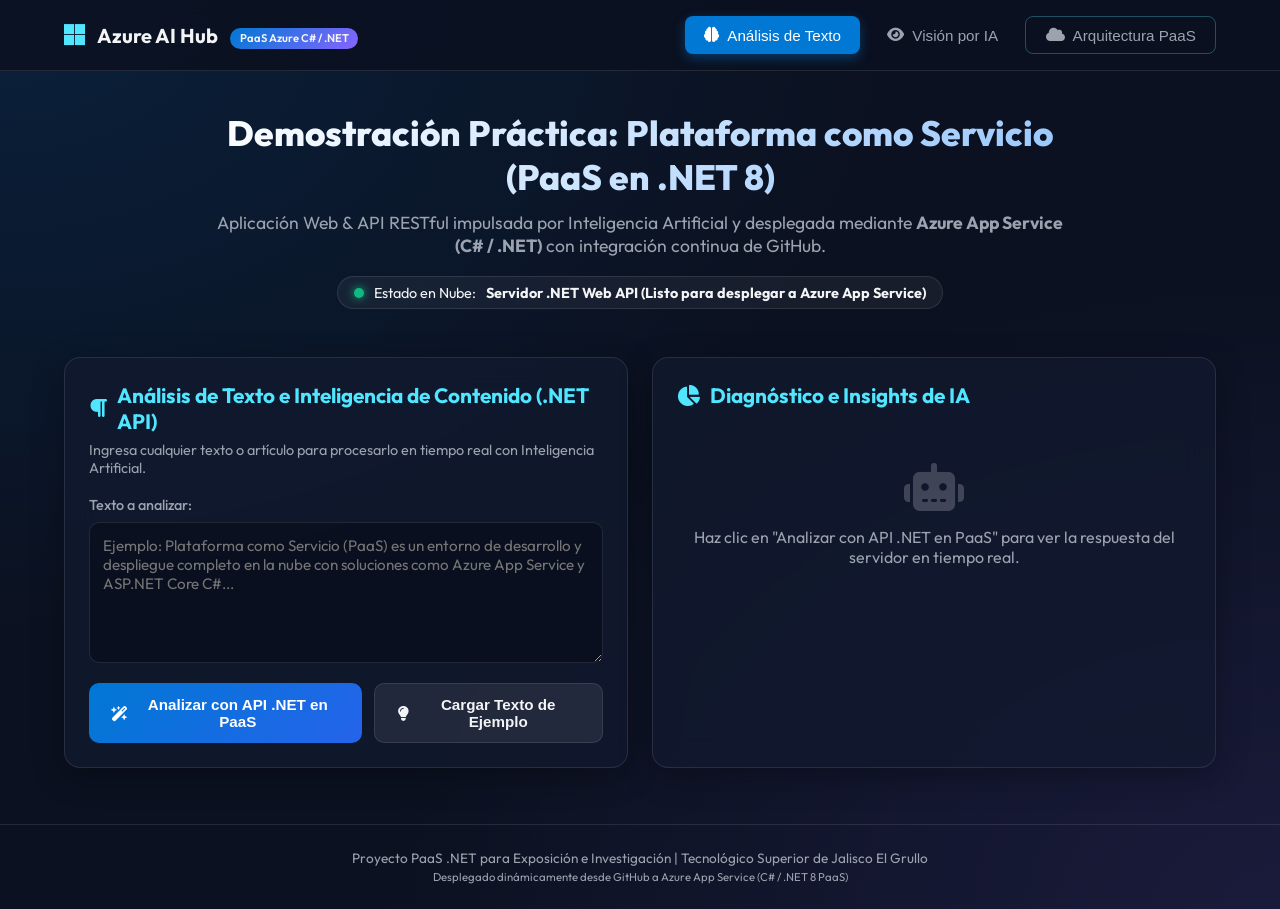
==== wwwroot/index.html @ 041ef4a2 "Migrar proyecto completo a C# / ASP.NET Core 8 Web API para Azure App Service" ====
<!DOCTYPE html>
<html lang="es">
<head>
    <meta charset="UTF-8">
    <meta name="viewport" content="width=device-width, initial-scale=1.0">
    <title>Azure Cloud AI Hub | Plataforma como Servicio (PaaS .NET)</title>
    <link rel="preconnect" href="https://fonts.googleapis.com">
    <link rel="preconnect" href="https://fonts.gstatic.com" crossorigin>
    <link href="https://fonts.googleapis.com/css2?family=Outfit:wght@300;400;600;700&display=swap" rel="stylesheet">
    <link rel="stylesheet" href="https://cdnjs.cloudflare.com/ajax/libs/font-awesome/6.4.0/css/all.min.css">
    <link rel="stylesheet" href="css/style.css">
</head>
<body>

    <!-- Header Navigation -->
    <header class="navbar">
        <div class="nav-container">
            <div class="logo">
                <i class="fa-brands fa-microsoft azure-blue"></i>
                <span class="logo-text">Azure AI Hub <small class="badge-paas">PaaS Azure C# / .NET</small></span>
            </div>
            <nav class="nav-links">
                <button class="nav-btn active" data-tab="tab-text"><i class="fa-solid fa-brain"></i> Análisis de Texto</button>
                <button class="nav-btn" data-tab="tab-vision"><i class="fa-solid fa-eye"></i> Visión por IA</button>
                <button class="nav-btn highlight" data-tab="tab-paas"><i class="fa-solid fa-cloud"></i> Arquitectura PaaS</button>
            </nav>
        </div>
    </header>

    <!-- Main Hero Banner -->
    <section class="hero">
        <div class="hero-content">
            <h1>Demostración Práctica: Plataforma como Servicio (PaaS en .NET 8)</h1>
            <p>Aplicación Web & API RESTful impulsada por Inteligencia Artificial y desplegada mediante <strong>Azure App Service (C# / .NET)</strong> con integración continua de GitHub.</p>
            <div class="status-pill" id="live-status">
                <span class="status-dot green"></span> Estado en Nube: <strong id="azure-status-text">Conectando a Azure App Service...</strong>
            </div>
        </div>
    </section>

    <!-- Main Container -->
    <main class="main-container">

        <!-- TAB 1: ANÁLISIS DE TEXTO -->
        <section id="tab-text" class="tab-content active">
            <div class="card-grid">
                <div class="card glass-card">
                    <div class="card-header">
                        <h2><i class="fa-solid fa-paragraph"></i> Análisis de Texto e Inteligencia de Contenido (.NET API)</h2>
                        <p>Ingresa cualquier texto o artículo para procesarlo en tiempo real con Inteligencia Artificial.</p>
                    </div>
                    <div class="card-body">
                        <div class="form-group">
                            <label for="input-text">Texto a analizar:</label>
                            <textarea id="input-text" rows="6" placeholder="Ejemplo: Plataforma como Servicio (PaaS) es un entorno de desarrollo y despliegue completo en la nube con soluciones como Azure App Service y ASP.NET Core C#..."></textarea>
                        </div>
                        <div class="button-group">
                            <button id="btn-analyze-text" class="btn btn-primary">
                                <i class="fa-solid fa-wand-magic-sparkles"></i> Analizar con API .NET en PaaS
                            </button>
                            <button id="btn-sample-text" class="btn btn-secondary">
                                <i class="fa-solid fa-lightbulb"></i> Cargar Texto de Ejemplo
                            </button>
                        </div>
                    </div>
                </div>

                <!-- Resultados del Análisis -->
                <div class="card glass-card result-card" id="text-results-card">
                    <div class="card-header">
                        <h3><i class="fa-solid fa-chart-pie"></i> Diagnóstico e Insights de IA</h3>
                    </div>
                    <div class="card-body" id="text-results-body">
                        <div class="placeholder-msg">
                            <i class="fa-solid fa-robot"></i>
                            <p>Haz clic en "Analizar con API .NET en PaaS" para ver la respuesta del servidor en tiempo real.</p>
                        </div>
                    </div>
                </div>
            </div>
        </section>

        <!-- TAB 2: VISIÓN POR IA -->
        <section id="tab-vision" class="tab-content">
            <div class="card glass-card">
                <div class="card-header">
                    <h2><i class="fa-solid fa-camera"></i> Análisis de Visión por Computadora & MLaaS (.NET API)</h2>
                    <p>Sube una imagen o ingresa un enlace para procesarla mediante algoritmos de visión en la nube de Azure.</p>
                </div>
                <div class="card-body">
                    <div class="upload-zone" id="drop-zone">
                        <i class="fa-solid fa-cloud-arrow-up upload-icon"></i>
                        <h3>Arrastra y suelta una imagen aquí</h3>
                        <p>o selecciona una de tu equipo (PNG, JPG, WEBP)</p>
                        <input type="file" id="image-file-input" accept="image/*" class="file-input">
                        <button class="btn btn-secondary mt-2" onclick="document.getElementById('image-file-input').click()">
                            <i class="fa-solid fa-folder-open"></i> Explorar Archivos
                        </button>
                    </div>

                    <div id="vision-results" class="mt-4 hidden">
                        <div class="alert alert-info">
                            <h4><i class="fa-solid fa-circle-check"></i> Análisis de Visión Completado</h4>
                            <p id="vision-description"></p>
                            <div class="tag-cloud mt-2" id="vision-tags"></div>
                        </div>
                    </div>
                </div>
            </div>
        </section>

        <!-- TAB 3: ARQUITECTURA PAAS & MATRIZ DE RESPONSABILIDAD -->
        <section id="tab-paas" class="tab-content">
            <div class="card glass-card">
                <div class="card-header">
                    <h2><i class="fa-solid fa-layer-group"></i> Matriz de Responsabilidad Compartida (PaaS .NET)</h2>
                    <p>Demostración técnica de los requerimientos de la materia para la presentación en vivo.</p>
                </div>
                <div class="card-body">

                    <!-- Metadatos en tiempo real -->
                    <div class="telemetry-box">
                        <h3><i class="fa-solid fa-server"></i> Telemetría del Servidor en Azure App Service (.NET)</h3>
                        <div class="grid-2col" id="telemetry-grid">
                            <div class="telemetry-item"><span>Proveedor PaaS:</span> <strong id="t-provider">Azure App Service (.NET)</strong></div>
                            <div class="telemetry-item"><span>Instancia / Sitio:</span> <strong id="t-appname">Cargando...</strong></div>
                            <div class="telemetry-item"><span>Región Cloud:</span> <strong id="t-region">Cargando...</strong></div>
                            <div class="telemetry-item"><span>Runtime de Ejecución:</span> <strong id="t-python">.NET 8.0 (C# ASP.NET Core)</strong></div>
                            <div class="telemetry-item"><span>Plan de Servicio:</span> <strong id="t-sku">Free (F1 Layer)</strong></div>
                            <div class="telemetry-item"><span>Sistema Operativo:</span> <strong id="t-os">Linux (Azure Managed Host)</strong></div>
                        </div>
                    </div>

                    <!-- Tabla de Responsabilidad -->
                    <div class="matrix-container mt-4">
                        <h3 class="mb-3"><i class="fa-solid fa-scale-balanced"></i> Comparativa de Gestión PaaS</h3>
                        <div class="matrix-grid">
                            <div class="matrix-col azure-col">
                                <h4><i class="fa-brands fa-microsoft"></i> Gestionado por el Proveedor (Azure)</h4>
                                <ul id="list-azure-managed">
                                    <li><i class="fa-solid fa-check text-green"></i> Datacenters y Redes Físicas</li>
                                    <li><i class="fa-solid fa-check text-green"></i> Servidores y Virtualización (Hyper-V)</li>
                                    <li><i class="fa-solid fa-check text-green"></i> Sistema Operativo y Parches</li>
                                    <li><i class="fa-solid fa-check text-green"></i> .NET Runtime & Servidor Kestrel</li>
                                    <li><i class="fa-solid fa-check text-green"></i> Escalamiento Automático</li>
                                </ul>
                            </div>
                            <div class="matrix-col user-col">
                                <h4><i class="fa-solid fa-user-gear"></i> Gestionado por el Cliente (Tú / Usuario)</h4>
                                <ul id="list-user-managed">
                                    <li><i class="fa-solid fa-code text-blue"></i> Código Fuente de la App (C# / ASP.NET Core)</li>
                                    <li><i class="fa-solid fa-code text-blue"></i> Endpoints API REST e Integración IA</li>
                                    <li><i class="fa-solid fa-code text-blue"></i> Interfaz Gráfica (HTML/CSS/JS)</li>
                                    <li><i class="fa-solid fa-code text-blue"></i> Control de Versiones en GitHub</li>
                                </ul>
                            </div>
                        </div>
                    </div>

                </div>
            </div>
        </section>

    </main>

    <!-- Footer -->
    <footer class="footer">
        <p>Proyecto PaaS .NET para Exposición e Investigación | Tecnológico Superior de Jalisco El Grullo</p>
        <p><small>Desplegado dinámicamente desde GitHub a Azure App Service (C# / .NET 8 PaaS)</small></p>
    </footer>

    <script src="js/main.js"></script>
</body>
</html>
---- wwwroot/css/style.css ----
:root {
    --bg-main: #0b1120;
    --bg-card: rgba(18, 26, 47, 0.75);
    --border-card: rgba(255, 255, 255, 0.1);
    --azure-blue: #0078d4;
    --azure-blue-hover: #106ebe;
    --azure-cyan: #50e6ff;
    --purple-accent: #8764ff;
    --text-primary: #f3f4f6;
    --text-secondary: #9ca3af;
    --success-green: #10b981;
    --warning-yellow: #f59e0b;
    --danger-red: #ef4444;
    --font-family: 'Outfit', system-ui, -apple-system, sans-serif;
}

* {
    box-sizing: border-box;
    margin: 0;
    padding: 0;
}

body {
    background-color: var(--bg-main);
    background-image: 
        radial-gradient(at 0% 0%, rgba(0, 120, 212, 0.15) 0px, transparent 50%),
        radial-gradient(at 100% 100%, rgba(135, 100, 255, 0.12) 0px, transparent 50%);
    color: var(--text-primary);
    font-family: var(--font-family);
    min-height: 100vh;
    display: flex;
    flex-direction: column;
}

/* Navbar */
.navbar {
    background: rgba(11, 17, 32, 0.85);
    backdrop-filter: blur(12px);
    border-bottom: 1px solid var(--border-card);
    position: sticky;
    top: 0;
    z-index: 100;
}

.nav-container {
    max-width: 1200px;
    margin: 0 auto;
    display: flex;
    justify-content: space-between;
    align-items: center;
    padding: 1rem 1.5rem;
}

.logo {
    display: flex;
    align-items: center;
    gap: 0.75rem;
    font-size: 1.25rem;
    font-weight: 700;
}

.azure-blue {
    color: var(--azure-cyan);
    font-size: 1.5rem;
}

.badge-paas {
    background: linear-gradient(135deg, var(--azure-blue), var(--purple-accent));
    font-size: 0.7rem;
    padding: 0.2rem 0.6rem;
    border-radius: 20px;
    font-weight: 600;
    margin-left: 0.5rem;
}

.nav-links {
    display: flex;
    gap: 0.5rem;
}

.nav-btn {
    background: transparent;
    border: none;
    color: var(--text-secondary);
    padding: 0.6rem 1.2rem;
    font-size: 0.95rem;
    font-weight: 500;
    border-radius: 8px;
    cursor: pointer;
    transition: all 0.2s ease;
    display: flex;
    align-items: center;
    gap: 0.5rem;
}

.nav-btn:hover {
    color: var(--text-primary);
    background: rgba(255, 255, 255, 0.05);
}

.nav-btn.active {
    background: var(--azure-blue);
    color: white;
    box-shadow: 0 4px 12px rgba(0, 120, 212, 0.4);
}

.nav-btn.highlight {
    border: 1px solid rgba(80, 230, 255, 0.3);
}

/* Hero Section */
.hero {
    text-align: center;
    padding: 2.5rem 1.5rem 1.5rem 1.5rem;
    max-width: 900px;
    margin: 0 auto;
}

.hero h1 {
    font-size: 2.2rem;
    font-weight: 800;
    background: linear-gradient(135deg, #ffffff, #93c5fd);
    -webkit-background-clip: text;
    -webkit-text-fill-color: transparent;
    margin-bottom: 0.75rem;
}

.hero p {
    color: var(--text-secondary);
    font-size: 1.1rem;
    margin-bottom: 1.2rem;
}

.status-pill {
    display: inline-flex;
    align-items: center;
    gap: 0.6rem;
    background: rgba(255, 255, 255, 0.05);
    border: 1px solid var(--border-card);
    padding: 0.4rem 1rem;
    border-radius: 30px;
    font-size: 0.9rem;
}

.status-dot {
    width: 10px;
    height: 10px;
    border-radius: 50%;
}

.status-dot.green {
    background: var(--success-green);
    box-shadow: 0 0 10px var(--success-green);
}

/* Main Container */
.main-container {
    max-width: 1200px;
    margin: 0 auto;
    padding: 1.5rem;
    flex: 1;
    width: 100%;
}

.tab-content {
    display: none;
}

.tab-content.active {
    display: block;
    animation: fadeIn 0.3s ease;
}

@keyframes fadeIn {
    from { opacity: 0; transform: translateY(10px); }
    to { opacity: 1; transform: translateY(0); }
}

/* Cards & Glassmorphism */
.glass-card {
    background: var(--bg-card);
    backdrop-filter: blur(16px);
    border: 1px solid var(--border-card);
    border-radius: 16px;
    padding: 1.5rem;
    box-shadow: 0 8px 32px rgba(0, 0, 0, 0.3);
}

.card-grid {
    display: grid;
    grid-template-columns: 1fr 1fr;
    gap: 1.5rem;
}

@media (max-width: 900px) {
    .card-grid { grid-template-columns: 1fr; }
}

.card-header h2, .card-header h3 {
    font-size: 1.3rem;
    font-weight: 700;
    margin-bottom: 0.4rem;
    display: flex;
    align-items: center;
    gap: 0.6rem;
    color: var(--azure-cyan);
}

.card-header p {
    color: var(--text-secondary);
    font-size: 0.9rem;
    margin-bottom: 1.2rem;
}

/* Forms & Inputs */
.form-group {
    margin-bottom: 1rem;
}

label {
    display: block;
    margin-bottom: 0.5rem;
    font-size: 0.9rem;
    font-weight: 500;
    color: var(--text-secondary);
}

textarea {
    width: 100%;
    background: rgba(10, 15, 29, 0.8);
    border: 1px solid var(--border-card);
    border-radius: 10px;
    padding: 0.8rem;
    color: var(--text-primary);
    font-family: inherit;
    font-size: 0.95rem;
    resize: vertical;
    transition: border-color 0.2s ease;
}

textarea:focus {
    outline: none;
    border-color: var(--azure-blue);
    box-shadow: 0 0 0 3px rgba(0, 120, 212, 0.2);
}

.button-group {
    display: flex;
    gap: 0.8rem;
}

.btn {
    padding: 0.75rem 1.4rem;
    border-radius: 10px;
    font-size: 0.95rem;
    font-weight: 600;
    cursor: pointer;
    border: none;
    transition: all 0.2s ease;
    display: inline-flex;
    align-items: center;
    gap: 0.5rem;
}

.btn-primary {
    background: linear-gradient(135deg, var(--azure-blue), #2563eb);
    color: white;
}

.btn-primary:hover {
    background: linear-gradient(135deg, var(--azure-blue-hover), #1d4ed8);
    transform: translateY(-2px);
    box-shadow: 0 4px 15px rgba(37, 99, 235, 0.4);
}

.btn-secondary {
    background: rgba(255, 255, 255, 0.08);
    color: var(--text-primary);
    border: 1px solid var(--border-card);
}

.btn-secondary:hover {
    background: rgba(255, 255, 255, 0.15);
}

/* Results Formatting */
.placeholder-msg {
    text-align: center;
    padding: 3rem 1rem;
    color: var(--text-secondary);
}

.placeholder-msg i {
    font-size: 3rem;
    margin-bottom: 1rem;
    color: rgba(255, 255, 255, 0.2);
}

.stat-badge {
    display: inline-block;
    background: rgba(0, 120, 212, 0.2);
    border: 1px solid rgba(80, 230, 255, 0.3);
    color: var(--azure-cyan);
    padding: 0.3rem 0.8rem;
    border-radius: 20px;
    font-size: 0.85rem;
    font-weight: 600;
    margin-right: 0.5rem;
    margin-bottom: 0.5rem;
}

.result-box {
    background: rgba(10, 15, 29, 0.6);
    border: 1px solid var(--border-card);
    border-radius: 10px;
    padding: 1rem;
    margin-top: 1rem;
}

.insight-list {
    list-style: none;
    margin-top: 0.5rem;
}

.insight-list li {
    padding: 0.4rem 0;
    border-bottom: 1px solid rgba(255, 255, 255, 0.05);
    font-size: 0.9rem;
}

/* Upload Zone */
.upload-zone {
    border: 2px dashed rgba(80, 230, 255, 0.3);
    border-radius: 14px;
    padding: 3rem 2rem;
    text-align: center;
    background: rgba(10, 15, 29, 0.4);
    transition: all 0.2s ease;
    cursor: pointer;
}

.upload-zone:hover {
    border-color: var(--azure-cyan);
    background: rgba(0, 120, 212, 0.08);
}

.upload-icon {
    font-size: 3.5rem;
    color: var(--azure-cyan);
    margin-bottom: 1rem;
}

.file-input { display: none; }

/* PaaS Telemetry & Matrix */
.telemetry-box {
    background: rgba(10, 15, 29, 0.6);
    border: 1px solid var(--border-card);
    border-radius: 12px;
    padding: 1.2rem;
}

.grid-2col {
    display: grid;
    grid-template-columns: 1fr 1fr;
    gap: 0.8rem;
    margin-top: 0.8rem;
}

@media (max-width: 600px) {
    .grid-2col { grid-template-columns: 1fr; }
}

.telemetry-item {
    font-size: 0.9rem;
    color: var(--text-secondary);
}

.telemetry-item strong {
    color: var(--azure-cyan);
}

.matrix-grid {
    display: grid;
    grid-template-columns: 1fr 1fr;
    gap: 1.5rem;
}

@media (max-width: 768px) {
    .matrix-grid { grid-template-columns: 1fr; }
}

.matrix-col {
    background: rgba(10, 15, 29, 0.7);
    border-radius: 12px;
    padding: 1.2rem;
}

.azure-col { border-top: 4px solid var(--azure-blue); }
.user-col { border-top: 4px solid var(--purple-accent); }

.matrix-col h4 {
    font-size: 1.05rem;
    margin-bottom: 1rem;
}

.matrix-col ul {
    list-style: none;
}

.matrix-col li {
    padding: 0.6rem 0;
    border-bottom: 1px solid rgba(255, 255, 255, 0.05);
    font-size: 0.9rem;
    display: flex;
    align-items: center;
    gap: 0.6rem;
}

.text-green { color: var(--success-green); }
.text-blue { color: var(--azure-cyan); }

/* Footer */
.footer {
    border-top: 1px solid var(--border-card);
    text-align: center;
    padding: 1.5rem;
    color: var(--text-secondary);
    font-size: 0.85rem;
    margin-top: 2rem;
}

.mt-2 { margin-top: 0.5rem; }
.mt-4 { margin-top: 1.5rem; }
.mb-3 { margin-bottom: 1rem; }
.hidden { display: none; }
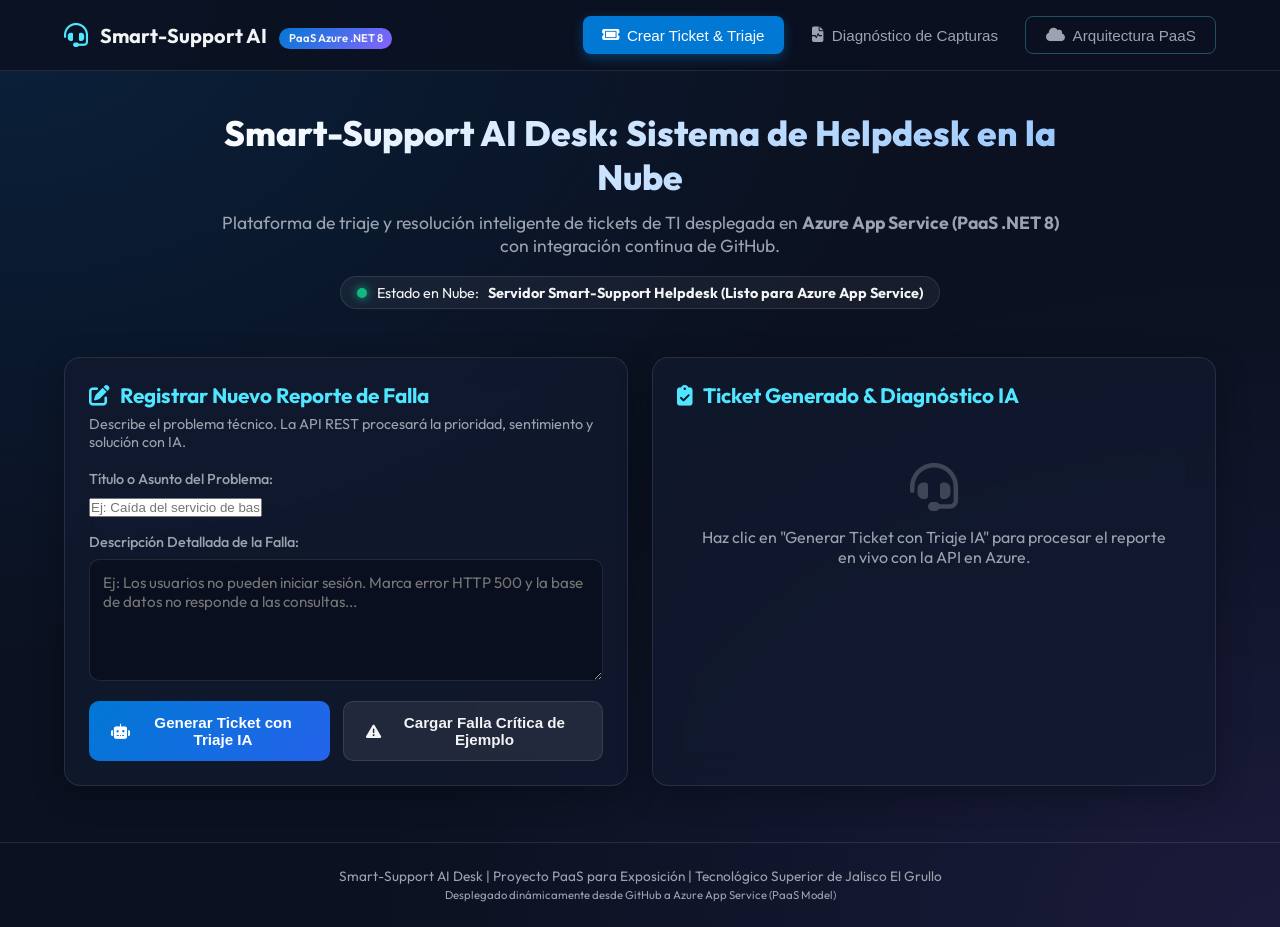
==== commit 11de126b: "Transformar proyecto a Smart-Support AI Desk (Helpdesk & Triaje de TI en PaaS)" ====
--- a/wwwroot/index.html
+++ b/wwwroot/index.html
@@ -3,7 +3,7 @@
 <head>
     <meta charset="UTF-8">
     <meta name="viewport" content="width=device-width, initial-scale=1.0">
-    <title>Azure Cloud AI Hub | Plataforma como Servicio (PaaS .NET)</title>
+    <title>Smart-Support AI Desk | Plataforma PaaS en Azure</title>
     <link rel="preconnect" href="https://fonts.googleapis.com">
     <link rel="preconnect" href="https://fonts.gstatic.com" crossorigin>
     <link href="https://fonts.googleapis.com/css2?family=Outfit:wght@300;400;600;700&display=swap" rel="stylesheet">
@@ -16,12 +16,12 @@
     <header class="navbar">
         <div class="nav-container">
             <div class="logo">
-                <i class="fa-brands fa-microsoft azure-blue"></i>
-                <span class="logo-text">Azure AI Hub <small class="badge-paas">PaaS Azure C# / .NET</small></span>
+                <i class="fa-solid fa-headset azure-blue"></i>
+                <span class="logo-text">Smart-Support AI <small class="badge-paas">PaaS Azure .NET 8</small></span>
             </div>
             <nav class="nav-links">
-                <button class="nav-btn active" data-tab="tab-text"><i class="fa-solid fa-brain"></i> Análisis de Texto</button>
-                <button class="nav-btn" data-tab="tab-vision"><i class="fa-solid fa-eye"></i> Visión por IA</button>
+                <button class="nav-btn active" data-tab="tab-tickets"><i class="fa-solid fa-ticket"></i> Crear Ticket & Triaje</button>
+                <button class="nav-btn" data-tab="tab-vision"><i class="fa-solid fa-file-waveform"></i> Diagnóstico de Capturas</button>
                 <button class="nav-btn highlight" data-tab="tab-paas"><i class="fa-solid fa-cloud"></i> Arquitectura PaaS</button>
             </nav>
         </div>
@@ -30,8 +30,8 @@
     <!-- Main Hero Banner -->
     <section class="hero">
         <div class="hero-content">
-            <h1>Demostración Práctica: Plataforma como Servicio (PaaS en .NET 8)</h1>
-            <p>Aplicación Web & API RESTful impulsada por Inteligencia Artificial y desplegada mediante <strong>Azure App Service (C# / .NET)</strong> con integración continua de GitHub.</p>
+            <h1>Smart-Support AI Desk: Sistema de Helpdesk en la Nube</h1>
+            <p>Plataforma de triaje y resolución inteligente de tickets de TI desplegada en <strong>Azure App Service (PaaS .NET 8)</strong> con integración continua de GitHub.</p>
             <div class="status-pill" id="live-status">
                 <span class="status-dot green"></span> Estado en Nube: <strong id="azure-status-text">Conectando a Azure App Service...</strong>
             </div>
@@ -41,57 +41,61 @@
     <!-- Main Container -->
     <main class="main-container">
 
-        <!-- TAB 1: ANÁLISIS DE TEXTO -->
-        <section id="tab-text" class="tab-content active">
+        <!-- TAB 1: CREAR TICKET & TRIAJE INTELIGENTE -->
+        <section id="tab-tickets" class="tab-content active">
             <div class="card-grid">
                 <div class="card glass-card">
                     <div class="card-header">
-                        <h2><i class="fa-solid fa-paragraph"></i> Análisis de Texto e Inteligencia de Contenido (.NET API)</h2>
-                        <p>Ingresa cualquier texto o artículo para procesarlo en tiempo real con Inteligencia Artificial.</p>
+                        <h2><i class="fa-solid fa-pen-to-square"></i> Registrar Nuevo Reporte de Falla</h2>
+                        <p>Describe el problema técnico. La API REST procesará la prioridad, sentimiento y solución con IA.</p>
                     </div>
                     <div class="card-body">
                         <div class="form-group">
-                            <label for="input-text">Texto a analizar:</label>
-                            <textarea id="input-text" rows="6" placeholder="Ejemplo: Plataforma como Servicio (PaaS) es un entorno de desarrollo y despliegue completo en la nube con soluciones como Azure App Service y ASP.NET Core C#..."></textarea>
+                            <label for="ticket-title">Título o Asunto del Problema:</label>
+                            <input type="text" id="ticket-title" class="input-text" placeholder="Ej: Caída del servicio de base de datos MySQL en producción">
+                        </div>
+                        <div class="form-group">
+                            <label for="ticket-desc">Descripción Detallada de la Falla:</label>
+                            <textarea id="ticket-desc" rows="5" placeholder="Ej: Los usuarios no pueden iniciar sesión. Marca error HTTP 500 y la base de datos no responde a las consultas..."></textarea>
                         </div>
                         <div class="button-group">
-                            <button id="btn-analyze-text" class="btn btn-primary">
-                                <i class="fa-solid fa-wand-magic-sparkles"></i> Analizar con API .NET en PaaS
+                            <button id="btn-create-ticket" class="btn btn-primary">
+                                <i class="fa-solid fa-robot"></i> Generar Ticket con Triaje IA
                             </button>
-                            <button id="btn-sample-text" class="btn btn-secondary">
-                                <i class="fa-solid fa-lightbulb"></i> Cargar Texto de Ejemplo
+                            <button id="btn-sample-ticket" class="btn btn-secondary">
+                                <i class="fa-solid fa-triangle-exclamation"></i> Cargar Falla Crítica de Ejemplo
                             </button>
                         </div>
                     </div>
                 </div>
 
-                <!-- Resultados del Análisis -->
-                <div class="card glass-card result-card" id="text-results-card">
+                <!-- Resultados del Ticket -->
+                <div class="card glass-card result-card" id="ticket-results-card">
                     <div class="card-header">
-                        <h3><i class="fa-solid fa-chart-pie"></i> Diagnóstico e Insights de IA</h3>
+                        <h3><i class="fa-solid fa-clipboard-check"></i> Ticket Generado & Diagnóstico IA</h3>
                     </div>
-                    <div class="card-body" id="text-results-body">
+                    <div class="card-body" id="ticket-results-body">
                         <div class="placeholder-msg">
-                            <i class="fa-solid fa-robot"></i>
-                            <p>Haz clic en "Analizar con API .NET en PaaS" para ver la respuesta del servidor en tiempo real.</p>
+                            <i class="fa-solid fa-headset"></i>
+                            <p>Haz clic en "Generar Ticket con Triaje IA" para procesar el reporte en vivo con la API en Azure.</p>
                         </div>
                     </div>
                 </div>
             </div>
         </section>
 
-        <!-- TAB 2: VISIÓN POR IA -->
+        <!-- TAB 2: DIAGNÓSTICO DE CAPTURAS DE PANTALLA (MLaaS) -->
         <section id="tab-vision" class="tab-content">
             <div class="card glass-card">
                 <div class="card-header">
-                    <h2><i class="fa-solid fa-camera"></i> Análisis de Visión por Computadora & MLaaS (.NET API)</h2>
-                    <p>Sube una imagen o ingresa un enlace para procesarla mediante algoritmos de visión en la nube de Azure.</p>
+                    <h2><i class="fa-solid fa-camera"></i> Diagnóstico Visual de Capturas de Error (MLaaS)</h2>
+                    <p>Sube una captura de pantalla del mensaje de error para ser inspeccionada por la API de Visión en Azure.</p>
                 </div>
                 <div class="card-body">
                     <div class="upload-zone" id="drop-zone">
                         <i class="fa-solid fa-cloud-arrow-up upload-icon"></i>
-                        <h3>Arrastra y suelta una imagen aquí</h3>
-                        <p>o selecciona una de tu equipo (PNG, JPG, WEBP)</p>
+                        <h3>Arrastra y suelta una imagen de error aquí</h3>
+                        <p>o selecciona una captura de tu equipo (PNG, JPG, WEBP)</p>
                         <input type="file" id="image-file-input" accept="image/*" class="file-input">
                         <button class="btn btn-secondary mt-2" onclick="document.getElementById('image-file-input').click()">
                             <i class="fa-solid fa-folder-open"></i> Explorar Archivos
@@ -113,45 +117,45 @@
         <section id="tab-paas" class="tab-content">
             <div class="card glass-card">
                 <div class="card-header">
-                    <h2><i class="fa-solid fa-layer-group"></i> Matriz de Responsabilidad Compartida (PaaS .NET)</h2>
-                    <p>Demostración técnica de los requerimientos de la materia para la presentación en vivo.</p>
+                    <h2><i class="fa-solid fa-layer-group"></i> Matriz de Responsabilidad Compartida (PaaS en Azure)</h2>
+                    <p>Desglose de la arquitectura para la exposición y evaluación del profesor.</p>
                 </div>
                 <div class="card-body">
 
                     <!-- Metadatos en tiempo real -->
                     <div class="telemetry-box">
-                        <h3><i class="fa-solid fa-server"></i> Telemetría del Servidor en Azure App Service (.NET)</h3>
+                        <h3><i class="fa-solid fa-server"></i> Telemetría del Servidor PaaS en Azure App Service</h3>
                         <div class="grid-2col" id="telemetry-grid">
-                            <div class="telemetry-item"><span>Proveedor PaaS:</span> <strong id="t-provider">Azure App Service (.NET)</strong></div>
-                            <div class="telemetry-item"><span>Instancia / Sitio:</span> <strong id="t-appname">Cargando...</strong></div>
-                            <div class="telemetry-item"><span>Región Cloud:</span> <strong id="t-region">Cargando...</strong></div>
-                            <div class="telemetry-item"><span>Runtime de Ejecución:</span> <strong id="t-python">.NET 8.0 (C# ASP.NET Core)</strong></div>
+                            <div class="telemetry-item"><span>Proveedor Cloud:</span> <strong id="t-provider">Azure App Service (PaaS)</strong></div>
+                            <div class="telemetry-item"><span>Instancia del Sistema:</span> <strong id="t-appname">Cargando...</strong></div>
+                            <div class="telemetry-item"><span>Región DataCenter:</span> <strong id="t-region">Cargando...</strong></div>
+                            <div class="telemetry-item"><span>Entorno de Ejecución:</span> <strong id="t-python">.NET 8.0 (C# ASP.NET Core)</strong></div>
                             <div class="telemetry-item"><span>Plan de Servicio:</span> <strong id="t-sku">Free (F1 Layer)</strong></div>
-                            <div class="telemetry-item"><span>Sistema Operativo:</span> <strong id="t-os">Linux (Azure Managed Host)</strong></div>
+                            <div class="telemetry-item"><span>Sistema Operativo Host:</span> <strong id="t-os">Linux (Azure Managed Host)</strong></div>
                         </div>
                     </div>
 
                     <!-- Tabla de Responsabilidad -->
                     <div class="matrix-container mt-4">
-                        <h3 class="mb-3"><i class="fa-solid fa-scale-balanced"></i> Comparativa de Gestión PaaS</h3>
+                        <h3 class="mb-3"><i class="fa-solid fa-scale-balanced"></i> Responsabilidad en la Gestión del Helpdesk</h3>
                         <div class="matrix-grid">
                             <div class="matrix-col azure-col">
-                                <h4><i class="fa-brands fa-microsoft"></i> Gestionado por el Proveedor (Azure)</h4>
+                                <h4><i class="fa-brands fa-microsoft"></i> Gestionado por Azure (Proveedor PaaS)</h4>
                                 <ul id="list-azure-managed">
-                                    <li><i class="fa-solid fa-check text-green"></i> Datacenters y Redes Físicas</li>
-                                    <li><i class="fa-solid fa-check text-green"></i> Servidores y Virtualización (Hyper-V)</li>
-                                    <li><i class="fa-solid fa-check text-green"></i> Sistema Operativo y Parches</li>
-                                    <li><i class="fa-solid fa-check text-green"></i> .NET Runtime & Servidor Kestrel</li>
-                                    <li><i class="fa-solid fa-check text-green"></i> Escalamiento Automático</li>
+                                    <li><i class="fa-solid fa-check text-green"></i> Infraestructura de Servidores Físicos</li>
+                                    <li><i class="fa-solid fa-check text-green"></i> Sistema Operativo Host y Parches de Seguridad</li>
+                                    <li><i class="fa-solid fa-check text-green"></i> .NET 8 Runtime & Servidor Web Kestrel</li>
+                                    <li><i class="fa-solid fa-check text-green"></i> Auto-escalamiento en Picos de Usuarios</li>
+                                    <li><i class="fa-solid fa-check text-green"></i> Enrutamiento HTTPS y Certificados SSL</li>
                                 </ul>
                             </div>
                             <div class="matrix-col user-col">
-                                <h4><i class="fa-solid fa-user-gear"></i> Gestionado por el Cliente (Tú / Usuario)</h4>
+                                <h4><i class="fa-solid fa-user-gear"></i> Gestionado por el Cliente (Tú / Desarrollador)</h4>
                                 <ul id="list-user-managed">
-                                    <li><i class="fa-solid fa-code text-blue"></i> Código Fuente de la App (C# / ASP.NET Core)</li>
-                                    <li><i class="fa-solid fa-code text-blue"></i> Endpoints API REST e Integración IA</li>
-                                    <li><i class="fa-solid fa-code text-blue"></i> Interfaz Gráfica (HTML/CSS/JS)</li>
-                                    <li><i class="fa-solid fa-code text-blue"></i> Control de Versiones en GitHub</li>
+                                    <li><i class="fa-solid fa-code text-blue"></i> Código Fuente del Helpdesk (C# / .NET)</li>
+                                    <li><i class="fa-solid fa-code text-blue"></i> Lógica de Triaje de Tickets e IA</li>
+                                    <li><i class="fa-solid fa-code text-blue"></i> Interfaz Web de Usuario (HTML/CSS/JS)</li>
+                                    <li><i class="fa-solid fa-code text-blue"></i> Integración Continua desde GitHub</li>
                                 </ul>
                             </div>
                         </div>
@@ -165,8 +169,8 @@
 
     <!-- Footer -->
     <footer class="footer">
-        <p>Proyecto PaaS .NET para Exposición e Investigación | Tecnológico Superior de Jalisco El Grullo</p>
-        <p><small>Desplegado dinámicamente desde GitHub a Azure App Service (C# / .NET 8 PaaS)</small></p>
+        <p>Smart-Support AI Desk | Proyecto PaaS para Exposición | Tecnológico Superior de Jalisco El Grullo</p>
+        <p><small>Desplegado dinámicamente desde GitHub a Azure App Service (PaaS Model)</small></p>
     </footer>
 
     <script src="js/main.js"></script>
